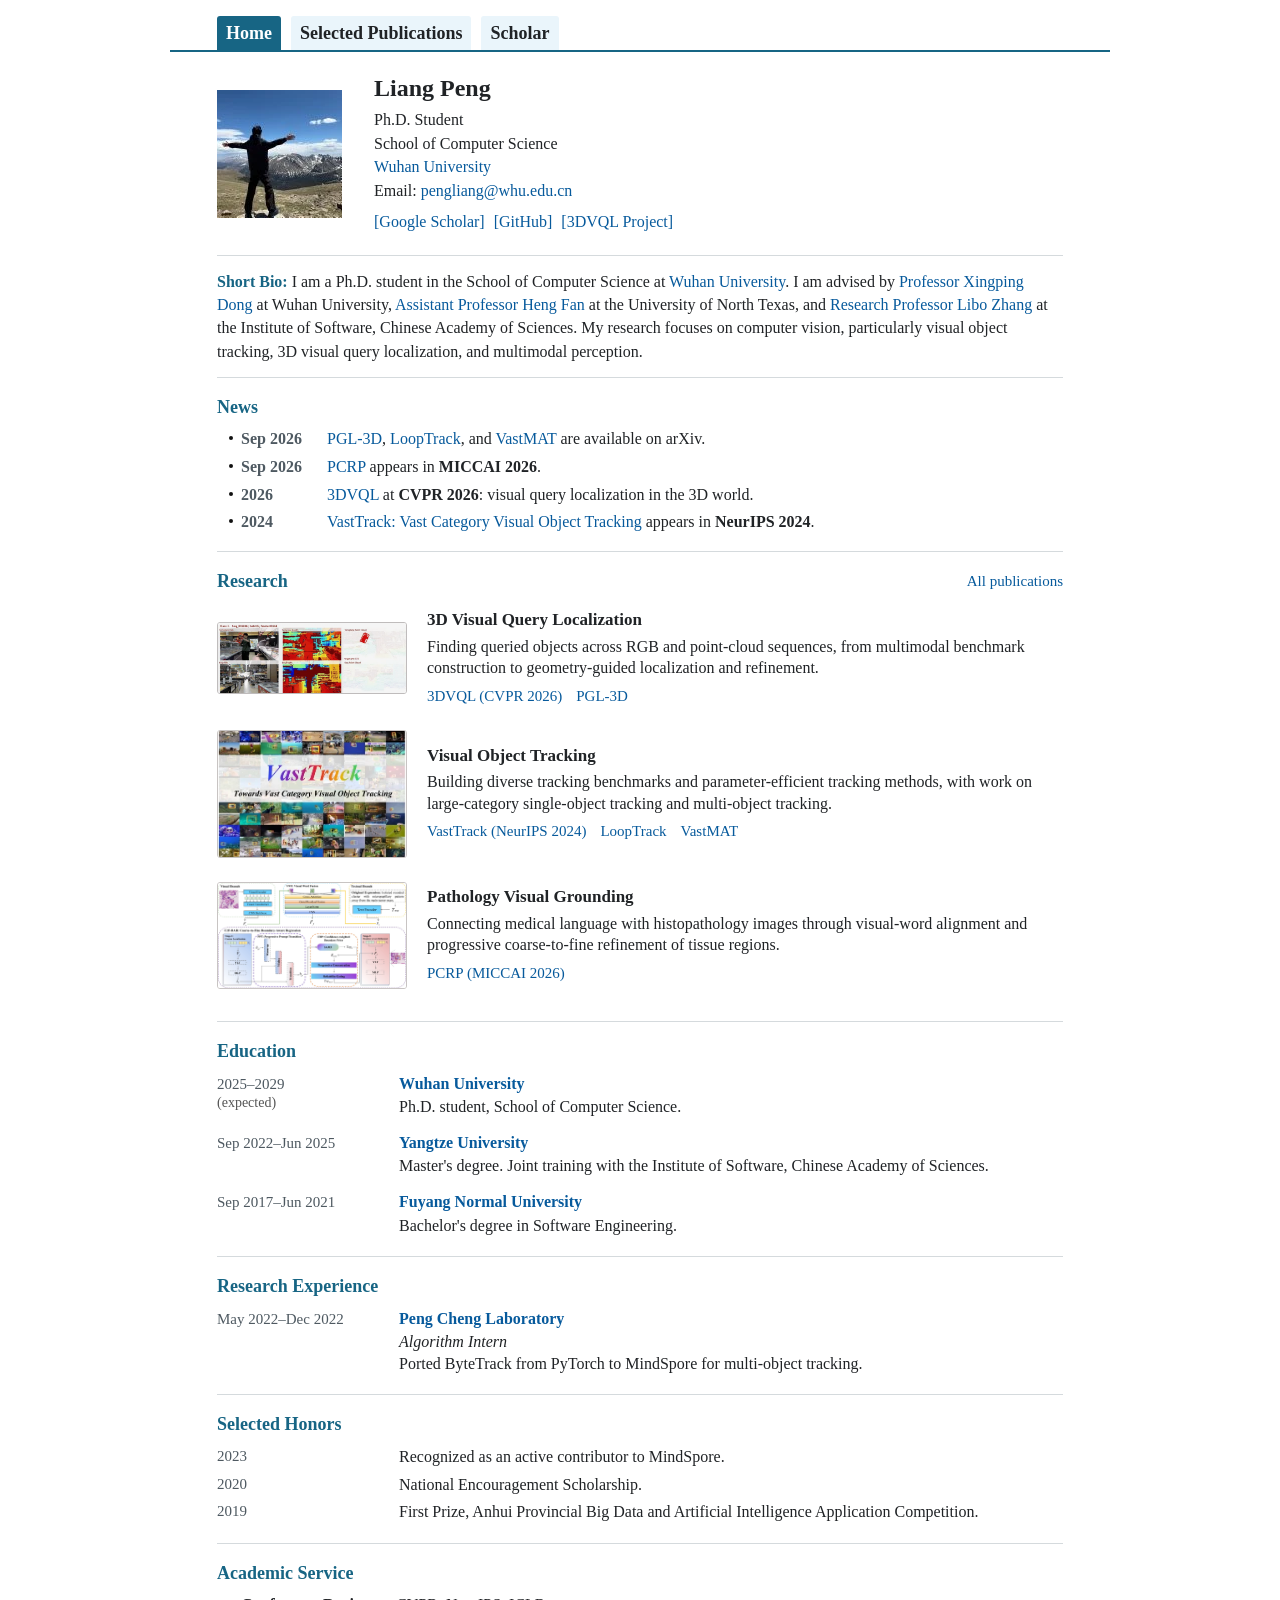
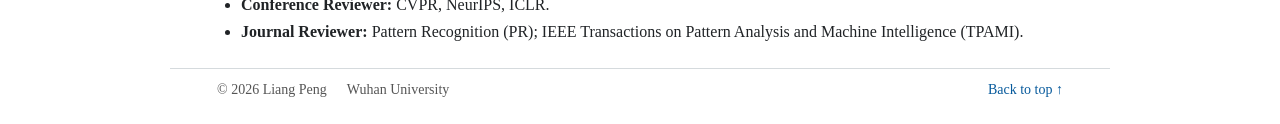
==== index.html @ d358708e "Publish Liang Peng academic homepage" ====
<!doctype html>
<html lang="en">
<head>
  <meta charset="utf-8">
  <meta name="viewport" content="width=device-width, initial-scale=1">
  <meta name="description" content="Liang Peng, Ph.D. student in the School of Computer Science at Wuhan University. Research in visual object tracking, 3D visual query localization, and multimodal perception.">
  <meta name="theme-color" content="#ffffff">
  <meta property="og:title" content="Liang Peng | Wuhan University">
  <meta property="og:description" content="Visual tracking, 3D query localization, and multimodal perception.">
  <meta property="og:type" content="website">
  <meta property="og:url" content="https://liangpeng-cv.github.io/">
  <meta property="og:site_name" content="Liang Peng">
  <meta property="og:image" content="https://liangpeng-cv.github.io/assets/portrait.webp">
  <link rel="canonical" href="https://liangpeng-cv.github.io/">
  <title>Liang Peng | Wuhan University</title>
  <link rel="stylesheet" href="style.css?v=7">
  <script src="app.js?v=4" defer></script>
  <script type="application/ld+json">
  {
    "@context": "https://schema.org",
    "@graph": [
      {"@type": "WebSite", "@id": "https://liangpeng-cv.github.io/#website", "url": "https://liangpeng-cv.github.io/", "name": "Liang Peng"},
      {"@type": "Person", "@id": "https://liangpeng-cv.github.io/#person", "name": "Liang Peng", "url": "https://liangpeng-cv.github.io/", "image": "https://liangpeng-cv.github.io/assets/portrait.webp", "jobTitle": "Ph.D. Student", "affiliation": {"@type": "CollegeOrUniversity", "name": "Wuhan University", "url": "https://www.whu.edu.cn/"}, "sameAs": ["https://scholar.google.com/citations?user=aE4vzZoAAAAJ", "https://github.com/wuhengliangliang"]}
    ]
  }
  </script>
</head>
<body>
  <a class="skip-link" href="#main">Skip to content</a>
  <header class="site-header">
    <nav class="navigation page-width" aria-label="Main navigation">
      <div class="nav-links">
        <a href="index.html" class="active" aria-current="page">Home</a>
        <a href="publications.html">Selected Publications</a>
        <a href="https://scholar.google.com/citations?user=aE4vzZoAAAAJ&amp;hl=en" target="_blank" rel="noopener noreferrer">Scholar</a>
      </div>
    </nav>
  </header>

  <main id="main" class="page-width">
    <section class="profile" id="about" aria-labelledby="name">
      <figure class="portrait">
        <img src="assets/portrait.webp" width="125" height="128" alt="Liang Peng in the mountains" fetchpriority="high">
      </figure>
      <div class="profile-copy">
        <h1 id="name">Liang Peng</h1>
        <p class="position">Ph.D. Student</p>
        <p>School of Computer Science</p>
        <p><a href="https://www.whu.edu.cn/" target="_blank" rel="noopener noreferrer">Wuhan University</a></p>
        <p class="profile-email">Email: <a href="mailto:pengliang@whu.edu.cn">pengliang@whu.edu.cn</a></p>
        <div class="profile-links">
          <a href="https://scholar.google.com/citations?user=aE4vzZoAAAAJ&amp;hl=en" target="_blank" rel="noopener noreferrer">[Google Scholar]</a>
          <a href="https://github.com/wuhengliangliang" target="_blank" rel="noopener noreferrer">[GitHub]</a>
          <a href="https://wuhengliangliang.github.io/3DVQL/" target="_blank" rel="noopener noreferrer">[3DVQL Project]</a>
        </div>
      </div>
    </section>

    <section class="short-bio" aria-labelledby="bio-title">
      <h2 id="bio-title">Short Bio:</h2>
      <p>I am a Ph.D. student in the School of Computer Science at <a href="https://www.whu.edu.cn/" target="_blank" rel="noopener noreferrer">Wuhan University</a>. I am advised by <a href="https://xingpingdong.github.io/" target="_blank" rel="noopener noreferrer">Professor Xingping Dong</a> at Wuhan University, <a href="https://hengfan2010.github.io/" target="_blank" rel="noopener noreferrer">Assistant Professor Heng Fan</a> at the University of North Texas, and <a href="https://people.ucas.ac.cn/~zhanglibo" target="_blank" rel="noopener noreferrer">Research Professor Libo Zhang</a> at the Institute of Software, Chinese Academy of Sciences. My research focuses on computer vision, particularly visual object tracking, 3D visual query localization, and multimodal perception.</p>
    </section>

    <section class="news section" id="news" aria-labelledby="news-title">
      <div class="section-heading"><h2 id="news-title">News</h2></div>
      <div class="news-list">
        <div class="news-item"><time datetime="2026-09">Sep 2026</time><p><a href="https://arxiv.org/abs/2609.33558" target="_blank" rel="noopener noreferrer">PGL-3D</a>, <a href="https://arxiv.org/abs/2609.33306" target="_blank" rel="noopener noreferrer">LoopTrack</a>, and <a href="https://arxiv.org/abs/2609.34390" target="_blank" rel="noopener noreferrer">VastMAT</a> are available on arXiv.</p></div>
        <div class="news-item"><time datetime="2026-09">Sep 2026</time><p><a href="https://papers.miccai.org/miccai-2026/0762-Paper4084.html" target="_blank" rel="noopener noreferrer">PCRP</a> appears in <strong class="venue-inline rust-text">MICCAI 2026</strong>.</p></div>
        <div class="news-item"><time datetime="2026">2026</time><p><a href="https://wuhengliangliang.github.io/3DVQL/" target="_blank" rel="noopener noreferrer">3DVQL</a> at <strong class="venue-inline blue-text">CVPR 2026</strong>: visual query localization in the 3D world.</p></div>
        <div class="news-item"><time datetime="2024">2024</time><p><a href="https://arxiv.org/abs/2403.03493" target="_blank" rel="noopener noreferrer">VastTrack: Vast Category Visual Object Tracking</a> appears in <strong class="venue-inline">NeurIPS 2024</strong>.</p></div>
      </div>
    </section>

    <section class="research section" id="research" aria-labelledby="research-title">
      <div class="section-heading">
        <h2 id="research-title">Research</h2>
        <a class="research-all" href="publications.html">All publications</a>
      </div>
      <article class="research-row">
        <a class="research-visual research-3d" href="publications.html#3dvql" aria-label="3DVQL publication">
          <img src="assets/3dvql.webp" width="640" height="240" alt="Animated RGB, depth, and point-cloud views of 3D object localization" loading="lazy">
        </a>
        <div class="research-copy">
          <h3>3D Visual Query Localization</h3>
          <p>Finding queried objects across RGB and point-cloud sequences, from multimodal benchmark construction to geometry-guided localization and refinement.</p>
          <div class="research-links"><a href="publications.html#3dvql">3DVQL (CVPR 2026)</a><a href="publications.html#pgl3d">PGL-3D</a></div>
        </div>
      </article>
      <article class="research-row">
        <a class="research-visual" href="publications.html#vasttrack" aria-label="VastTrack publication">
          <img src="assets/vasttrack-cover.webp" width="449" height="300" alt="VastTrack benchmark with diverse annotated tracking scenes" loading="lazy">
        </a>
        <div class="research-copy">
          <h3>Visual Object Tracking</h3>
          <p>Building diverse tracking benchmarks and parameter-efficient tracking methods, with work on large-category single-object tracking and multi-object tracking.</p>
          <div class="research-links"><a href="publications.html#vasttrack">VastTrack (NeurIPS 2024)</a><a href="publications.html#looptrack">LoopTrack</a><a href="publications.html#vastmat">VastMAT</a></div>
        </div>
      </article>
      <article class="research-row">
        <a class="research-visual" href="publications.html#pcrp" aria-label="PCRP publication">
          <img src="assets/pcrp-cover.webp" width="1600" height="898" alt="PCRP model for grounding language descriptions in pathology images" loading="lazy">
        </a>
        <div class="research-copy">
          <h3>Pathology Visual Grounding</h3>
          <p>Connecting medical language with histopathology images through visual-word alignment and progressive coarse-to-fine refinement of tissue regions.</p>
          <div class="research-links"><a href="publications.html#pcrp">PCRP (MICCAI 2026)</a></div>
        </div>
      </article>
    </section>

    <section class="background-section section" id="education" aria-labelledby="education-title">
      <div class="section-heading"><h2 id="education-title">Education</h2></div>
      <div class="background-list">
        <div class="background-row">
          <div class="background-date"><time datetime="2025">2025</time>&ndash;<time datetime="2029">2029</time><span class="expected">(expected)</span></div>
          <div class="background-copy"><h3><a href="https://www.whu.edu.cn/" target="_blank" rel="noopener noreferrer">Wuhan University</a></h3><p>Ph.D. student, School of Computer Science.</p></div>
        </div>
        <div class="background-row">
          <div class="background-date"><time datetime="2022-09">Sep 2022</time>&ndash;<time datetime="2025-06">Jun 2025</time></div>
          <div class="background-copy"><h3><a href="https://english.yangtzeu.edu.cn/" target="_blank" rel="noopener noreferrer">Yangtze University</a></h3><p>Master's degree. Joint training with the Institute of Software, Chinese Academy of Sciences.</p></div>
        </div>
        <div class="background-row">
          <div class="background-date"><time datetime="2017-09">Sep 2017</time>&ndash;<time datetime="2021-06">Jun 2021</time></div>
          <div class="background-copy"><h3><a href="https://www.fynu.edu.cn/xxgk/xxjj_yw_.htm" target="_blank" rel="noopener noreferrer">Fuyang Normal University</a></h3><p>Bachelor's degree in Software Engineering.</p></div>
        </div>
      </div>
    </section>

    <section class="background-section section" id="experience" aria-labelledby="experience-title">
      <div class="section-heading"><h2 id="experience-title">Research Experience</h2></div>
      <div class="background-list">
        <div class="background-row">
          <div class="background-date"><time datetime="2022-05">May 2022</time>&ndash;<time datetime="2022-12">Dec 2022</time></div>
          <div class="background-copy"><h3><a href="https://www.pcl.ac.cn/" target="_blank" rel="noopener noreferrer">Peng Cheng Laboratory</a></h3><p class="background-role">Algorithm Intern</p><p>Ported ByteTrack from PyTorch to MindSpore for multi-object tracking.</p></div>
        </div>
      </div>
    </section>

    <section class="background-section section" id="honors" aria-labelledby="honors-title">
      <div class="section-heading"><h2 id="honors-title">Selected Honors</h2></div>
      <ul class="honors-list">
        <li><time datetime="2023">2023</time><span>Recognized as an active contributor to MindSpore.</span></li>
        <li><time datetime="2020">2020</time><span>National Encouragement Scholarship.</span></li>
        <li><time datetime="2019">2019</time><span>First Prize, Anhui Provincial Big Data and Artificial Intelligence Application Competition.</span></li>
      </ul>
    </section>

    <section class="academic-service section" id="service" aria-labelledby="service-title">
      <div class="section-heading"><h2 id="service-title">Academic Service</h2></div>
      <ul class="service-list">
        <li><strong>Conference Reviewer:</strong> CVPR, NeurIPS, ICLR.</li>
        <li><strong>Journal Reviewer:</strong> Pattern Recognition (PR); IEEE Transactions on Pattern Analysis and Machine Intelligence (TPAMI).</li>
      </ul>
    </section>
  </main>
  <footer class="page-width site-footer"><span>&copy; 2026 Liang Peng</span><span>Wuhan University</span><a href="#about">Back to top <span aria-hidden="true">&#8593;</span></a></footer>
  <div class="toast" role="status" aria-live="polite" hidden></div>
</body>
</html>
---- style.css ----
:root{color-scheme:light;--ink:#202326;--link:#075a9c;--blue:#176584;--line:#d5dadd}
*{box-sizing:border-box;letter-spacing:0}
html{scroll-behavior:smooth;scroll-padding-top:16px}
body{margin:0;background:#fff;color:var(--ink);font-family:"Times New Roman",Times,serif;font-size:16px;line-height:1.35}
a{color:var(--link);text-decoration:none;text-underline-offset:2px}
a:hover{text-decoration:underline}
a:focus-visible,button:focus-visible,summary:focus-visible{outline:2px solid var(--blue);outline-offset:4px}
button{font:inherit;cursor:pointer}
.page-width{width:min(940px,calc(100% - 24px));margin-inline:auto}
.navigation{padding:16px 47px 0;border-bottom:2px solid var(--blue)}
.nav-links{display:flex;align-items:stretch;gap:10px;font-size:18px;font-weight:bold}
.nav-links a{display:block;padding:5px 9px;background:#eaf5fb;color:var(--ink);border-radius:3px 3px 0 0;white-space:nowrap}
.nav-links a:hover,.nav-links a.active{color:white;background:var(--blue);text-decoration:none}
main.page-width{width:min(846px,calc(100% - 56px))}
.profile{display:grid;grid-template-columns:125px minmax(0,1fr);gap:32px;padding:22px 0;align-items:center}
.portrait{margin:0}
.portrait img{display:block;width:125px;height:128px;object-fit:cover}
h1{font-size:24px;font-weight:bold;line-height:1.2;margin:0 0 6px}
.profile-copy p{margin:2px 0}
.profile-copy{min-width:0}
.profile-email a{overflow-wrap:anywhere}
.profile-links{display:flex;flex-wrap:wrap;gap:4px 9px;margin-top:10px}
.short-bio{padding:14px 0;border-top:1px solid var(--line);border-bottom:1px solid var(--line)}
.short-bio h2,.short-bio p{display:inline;font-size:16px;line-height:1.45;margin:0}
h2{font-size:18px;font-weight:bold;line-height:1.25;margin:0;color:var(--blue)}
.section{padding-top:18px}
.section-heading{display:flex;justify-content:space-between;align-items:center;gap:16px;margin-bottom:10px}
.news-list{display:grid;gap:6px;margin-left:24px}
.news-item{display:grid;grid-template-columns:78px minmax(0,1fr);gap:8px;align-items:baseline;font-size:16px;position:relative}
.news-item::before{content:"";position:absolute;width:4px;height:4px;border-radius:50%;background:#111;left:-12px;top:8px}
.news-item time{font-weight:bold;white-space:nowrap;color:#4e5961}
.news-item p{margin:0}
.venue-inline{font-weight:bold}
.research{border-top:1px solid var(--line);margin-top:18px}
.research .section-heading{margin-bottom:6px}
.research-all{font-size:15px}
.research-row{display:grid;grid-template-columns:190px minmax(0,1fr);gap:20px;align-items:center;padding:12px 0}
.research-visual{display:block;width:190px}
.research-visual img{display:block;width:100%;height:auto;border:1px solid #c8c4c3;border-radius:3px}
.research-3d img{filter:saturate(.82) brightness(.96)}
.research-copy{min-width:0}
.research-copy h3{font-size:17px;line-height:1.2;margin:0 0 5px}
.research-copy p{margin:0 0 7px;line-height:1.35}
.research-links{display:flex;flex-wrap:wrap;gap:4px 14px;font-size:15px}
.background-section{margin-top:20px;border-top:1px solid var(--line)}
.background-list{display:grid;gap:14px}
.background-row{display:grid;grid-template-columns:164px minmax(0,1fr);gap:18px;align-items:baseline;line-height:1.35}
.background-date{font-size:15px;white-space:nowrap;color:#4e5961}
.expected{display:block;font-size:14px;color:#555}
.background-copy{min-width:0}
.background-copy h3{font-size:16px;line-height:1.35;margin:0 0 2px}
.background-copy p{margin:0}
.background-role{font-style:italic}
.honors-list{list-style:none;padding:0;margin:0;display:grid;gap:6px;line-height:1.35}
.honors-list li{display:grid;grid-template-columns:164px minmax(0,1fr);gap:18px}
.honors-list time{font-size:15px;color:#4e5961}
.academic-service{margin-top:20px;border-top:1px solid var(--line)}
.service-list{margin:0;padding-left:24px;line-height:1.4}
.service-list li+li{margin-top:4px}
.publication-page{padding-top:22px}
.publication-page>h1{font-size:22px;color:var(--blue)}
.publication-intro{padding:4px 0 0}
.publication-intro p{margin:0 0 3px}
.author-legend{font-size:15px;line-height:1.35}
.author-legend span{display:inline-block;margin-right:6px}
.year-label{font-size:18px;font-weight:bold;border-top:1px solid var(--line);margin:10px 0 2px;padding-top:8px}
.paper{display:grid;grid-template-columns:140px minmax(0,1fr);gap:12px;padding:9px 0;min-height:94px;align-items:center}
.paper:has(.citation-toggle[open]){align-items:start}
.paper-content{min-width:0}
.paper-visual{display:block;width:140px;text-decoration:none!important}
.paper-visual img{width:100%;height:auto;display:block;border:1px solid #c8c4c3;border-radius:3px}
.paper-visual[data-id="3dvql"] img{filter:saturate(.82) brightness(.96)}
.paper h3{font-size:16px;line-height:1.3;font-weight:bold;margin:0 0 3px}
.paper h3 a{color:var(--ink)}
.paper h3 a:hover{color:var(--link)}
.authors{font-size:16px;line-height:1.3;margin:0 0 3px}
.authors .me{font-weight:bold;text-decoration:underline;text-underline-offset:2px}
.author-mark{line-height:0;font-size:11px;text-decoration:none;margin-left:1px;cursor:help}
.paper-type{font-size:16px;font-weight:bold;margin:0 0 2px}
.paper-type.preprint{font-weight:normal;font-style:italic}
.paper-links{display:flex;gap:12px;align-items:center;flex-wrap:wrap;font-size:16px}
.citation-toggle{color:var(--link);min-width:0}
.citation-toggle[open]{flex-basis:100%}
.citation-toggle summary{cursor:pointer;list-style:none;white-space:nowrap}
.citation-toggle summary::-webkit-details-marker{display:none}
.citation-toggle summary::after{content:"+";margin-left:3px}
.citation-toggle[open] summary::after{content:"-"}
.citation-panel{margin-top:9px;padding:12px;border:1px solid var(--line);background:#f7f8f9;color:var(--ink)}
.citation-panel pre{font-family:Consolas,monospace;font-size:11px;line-height:1.5;white-space:pre-wrap;overflow-wrap:anywhere;margin:0}
.citation-panel button{margin-top:8px;padding:2px 0;color:var(--link);background:none;border:0;font-size:15px}
.citation-panel[hidden]{display:none}
.site-footer{margin-top:25px;padding:12px 47px 24px;display:flex;align-items:center;gap:20px;border-top:1px solid var(--line);font-size:14px;color:#555}
.site-footer a{margin-left:auto}
.toast{position:fixed;bottom:24px;left:50%;transform:translateX(-50%);background:#333;color:white;padding:10px 18px;border-radius:3px;font-size:16px;z-index:10;max-width:calc(100% - 32px);text-align:center}
.sr-only{position:absolute;width:1px;height:1px;margin:-1px;overflow:hidden;clip:rect(0,0,0,0);white-space:nowrap}
.skip-link{position:fixed;left:16px;top:12px;width:1px;height:1px;clip-path:inset(50%);overflow:hidden;white-space:nowrap;background:white;border:1px solid var(--blue);z-index:20}.skip-link:focus{width:auto;height:auto;clip-path:none;padding:8px 16px}
@media(max-width:700px){
  .page-width,main.page-width{width:calc(100% - 32px)}
  .navigation{padding:12px 0 0}
  .profile{gap:22px}
  .paper{grid-template-columns:125px minmax(0,1fr);gap:12px}
  .paper-visual{width:125px}
  .research-row{grid-template-columns:150px minmax(0,1fr);gap:16px}
  .research-visual{width:150px}
  .site-footer{padding-inline:0}
}
@media(max-width:440px){
  body{font-size:16px}
  .nav-links{font-size:16px;gap:6px}
  .nav-links a{padding:5px 8px}
  .profile{grid-template-columns:88px minmax(0,1fr);gap:16px;padding:20px 0}
  .portrait img{width:88px;height:91px}
  h1{font-size:20px}
  .profile-links{font-size:15px;gap:3px 8px;margin-top:7px}
  .news-item{grid-template-columns:70px minmax(0,1fr);gap:5px}
  .paper{grid-template-columns:minmax(0,1fr);gap:8px;padding:14px 0}
  .paper-visual{width:min(240px,100%)}
  .research-row{grid-template-columns:minmax(0,1fr);gap:10px;padding:15px 0}
  .research-visual{width:min(260px,100%)}
  .research-copy h3{font-size:17px}
  .background-row{grid-template-columns:minmax(0,1fr);gap:3px}
  .expected{display:inline;margin-left:5px}
  .honors-list li{grid-template-columns:40px minmax(0,1fr);gap:10px}
  .site-footer{gap:8px;flex-wrap:wrap}
  .site-footer>span:nth-child(2){display:none}
}
@media(prefers-reduced-motion:reduce){html{scroll-behavior:auto}}
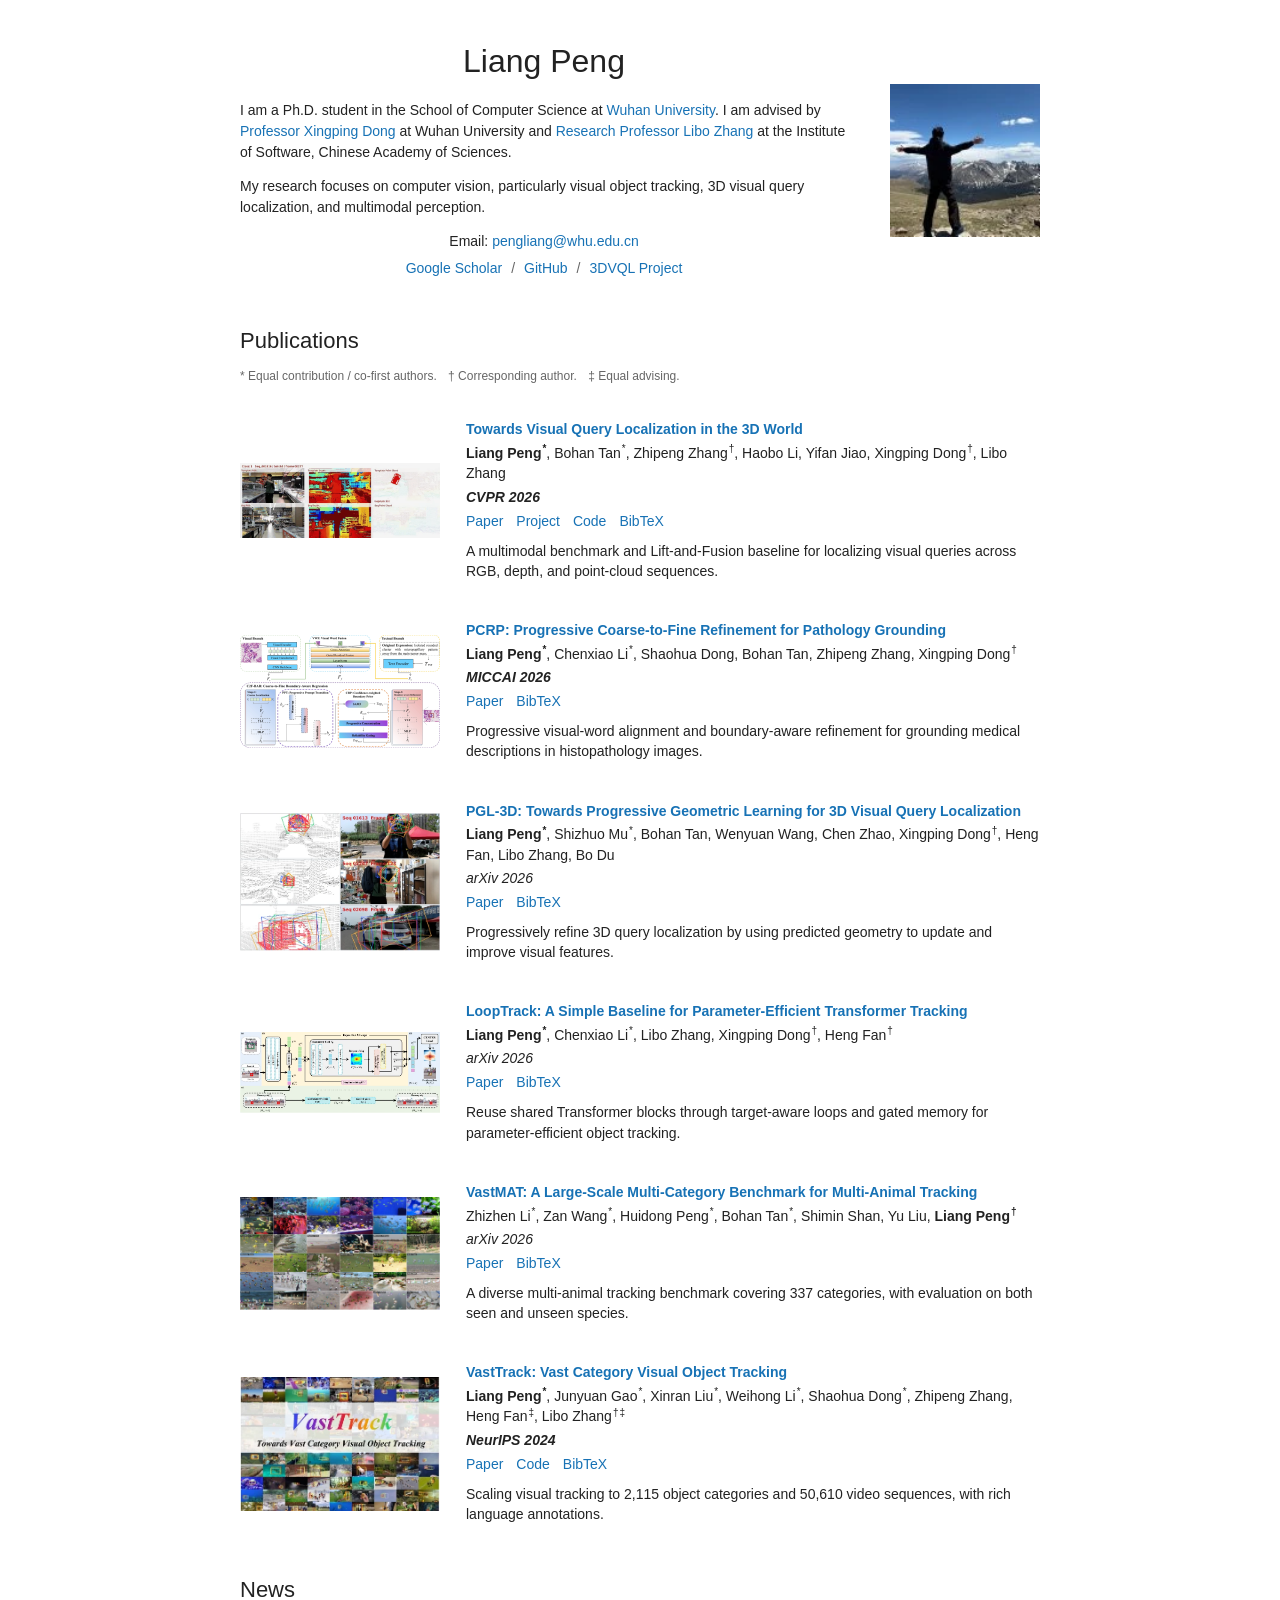
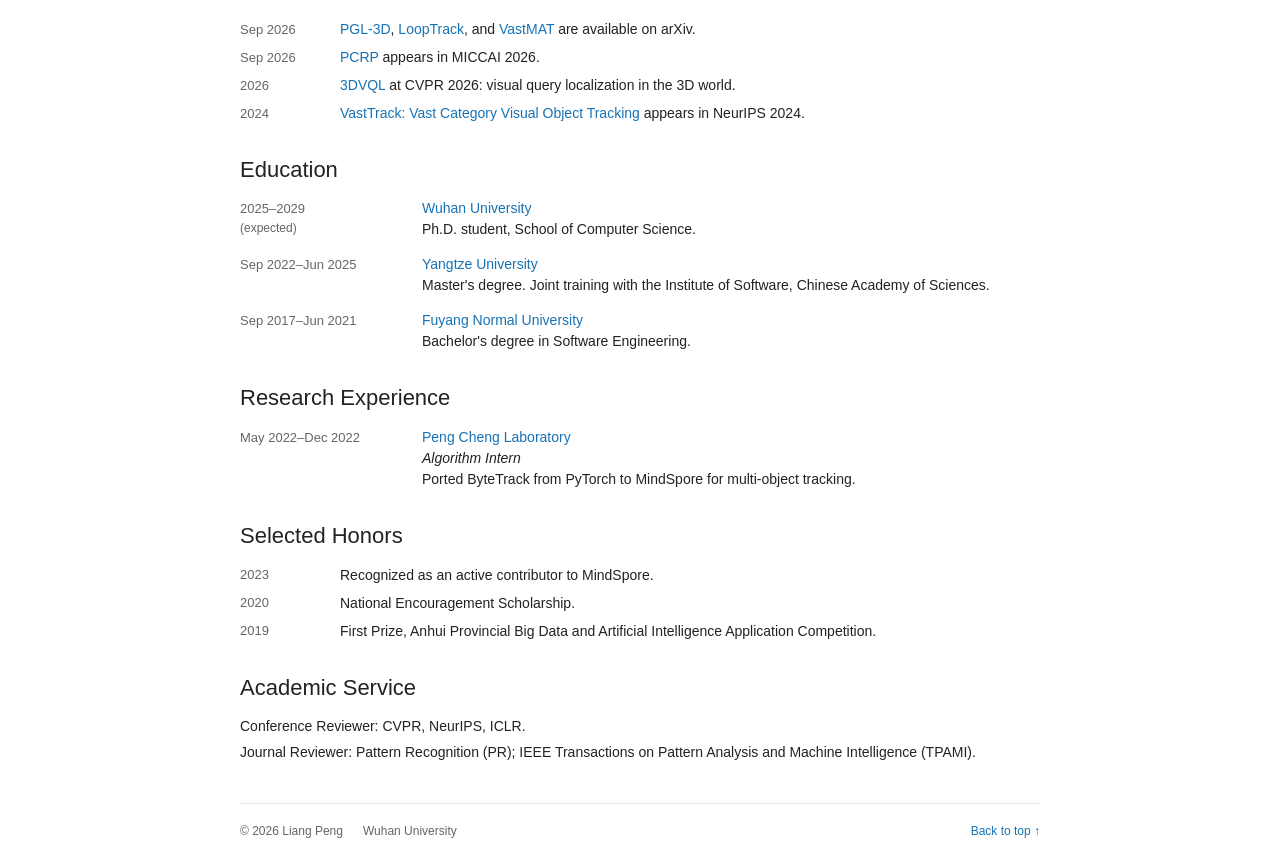
==== commit a29d3ea3: "Simplify homepage into a single publication-focused page" ====
--- a/index.html
+++ b/index.html
@@ -13,8 +13,9 @@
   <meta property="og:image" content="https://liangpeng-cv.github.io/assets/portrait.webp">
   <link rel="canonical" href="https://liangpeng-cv.github.io/">
   <title>Liang Peng | Wuhan University</title>
-  <link rel="stylesheet" href="style.css?v=7">
-  <script src="app.js?v=4" defer></script>
+  <link rel="stylesheet" href="style.css?v=8">
+  <script src="publications.js?v=3" defer></script>
+  <script src="app.js?v=5" defer></script>
   <script type="application/ld+json">
   {
     "@context": "https://schema.org",
@@ -27,38 +28,30 @@
 </head>
 <body>
   <a class="skip-link" href="#main">Skip to content</a>
-  <header class="site-header">
-    <nav class="navigation page-width" aria-label="Main navigation">
-      <div class="nav-links">
-        <a href="index.html" class="active" aria-current="page">Home</a>
-        <a href="publications.html">Selected Publications</a>
-        <a href="https://scholar.google.com/citations?user=aE4vzZoAAAAJ&amp;hl=en" target="_blank" rel="noopener noreferrer">Scholar</a>
-      </div>
-    </nav>
-  </header>
-
   <main id="main" class="page-width">
     <section class="profile" id="about" aria-labelledby="name">
+      <div class="profile-copy">
+        <h1 id="name">Liang Peng</h1>
+        <p>I am a Ph.D. student in the School of Computer Science at <a href="https://www.whu.edu.cn/" target="_blank" rel="noopener noreferrer">Wuhan University</a>. I am advised by <a href="https://xingpingdong.github.io/" target="_blank" rel="noopener noreferrer">Professor Xingping Dong</a> at Wuhan University and <a href="https://people.ucas.ac.cn/~zhanglibo" target="_blank" rel="noopener noreferrer">Research Professor Libo Zhang</a> at the Institute of Software, Chinese Academy of Sciences.</p>
+        <p>My research focuses on computer vision, particularly visual object tracking, 3D visual query localization, and multimodal perception.</p>
+        <p class="profile-email">Email: <a href="mailto:pengliang@whu.edu.cn">pengliang@whu.edu.cn</a></p>
+        <nav class="profile-links" aria-label="Profile links">
+          <a href="https://scholar.google.com/citations?user=aE4vzZoAAAAJ&amp;hl=en" target="_blank" rel="noopener noreferrer">Google Scholar</a>
+          <a href="https://github.com/wuhengliangliang" target="_blank" rel="noopener noreferrer">GitHub</a>
+          <a href="https://wuhengliangliang.github.io/3DVQL/" target="_blank" rel="noopener noreferrer">3DVQL Project</a>
+        </nav>
+      </div>
       <figure class="portrait">
         <img src="assets/portrait.webp" width="125" height="128" alt="Liang Peng in the mountains" fetchpriority="high">
       </figure>
-      <div class="profile-copy">
-        <h1 id="name">Liang Peng</h1>
-        <p class="position">Ph.D. Student</p>
-        <p>School of Computer Science</p>
-        <p><a href="https://www.whu.edu.cn/" target="_blank" rel="noopener noreferrer">Wuhan University</a></p>
-        <p class="profile-email">Email: <a href="mailto:pengliang@whu.edu.cn">pengliang@whu.edu.cn</a></p>
-        <div class="profile-links">
-          <a href="https://scholar.google.com/citations?user=aE4vzZoAAAAJ&amp;hl=en" target="_blank" rel="noopener noreferrer">[Google Scholar]</a>
-          <a href="https://github.com/wuhengliangliang" target="_blank" rel="noopener noreferrer">[GitHub]</a>
-          <a href="https://wuhengliangliang.github.io/3DVQL/" target="_blank" rel="noopener noreferrer">[3DVQL Project]</a>
-        </div>
-      </div>
     </section>
 
-    <section class="short-bio" aria-labelledby="bio-title">
-      <h2 id="bio-title">Short Bio:</h2>
-      <p>I am a Ph.D. student in the School of Computer Science at <a href="https://www.whu.edu.cn/" target="_blank" rel="noopener noreferrer">Wuhan University</a>. I am advised by <a href="https://xingpingdong.github.io/" target="_blank" rel="noopener noreferrer">Professor Xingping Dong</a> at Wuhan University, <a href="https://hengfan2010.github.io/" target="_blank" rel="noopener noreferrer">Assistant Professor Heng Fan</a> at the University of North Texas, and <a href="https://people.ucas.ac.cn/~zhanglibo" target="_blank" rel="noopener noreferrer">Research Professor Libo Zhang</a> at the Institute of Software, Chinese Academy of Sciences. My research focuses on computer vision, particularly visual object tracking, 3D visual query localization, and multimodal perception.</p>
+    <section class="publications section" id="publications" aria-labelledby="publications-title">
+      <h2 id="publications-title">Publications</h2>
+      <p class="author-legend"><span>* Equal contribution / co-first authors.</span> <span>&dagger; Corresponding author.</span> <span>&Dagger; Equal advising.</span></p>
+      <p class="sr-only" id="publication-status" role="status" aria-live="polite"></p>
+      <div id="publication-list"></div>
+      <noscript><p>View publications on <a href="https://scholar.google.com/citations?user=aE4vzZoAAAAJ&amp;hl=en">Google Scholar</a>.</p></noscript>
     </section>
 
     <section class="news section" id="news" aria-labelledby="news-title">
@@ -69,43 +62,6 @@
         <div class="news-item"><time datetime="2026">2026</time><p><a href="https://wuhengliangliang.github.io/3DVQL/" target="_blank" rel="noopener noreferrer">3DVQL</a> at <strong class="venue-inline blue-text">CVPR 2026</strong>: visual query localization in the 3D world.</p></div>
         <div class="news-item"><time datetime="2024">2024</time><p><a href="https://arxiv.org/abs/2403.03493" target="_blank" rel="noopener noreferrer">VastTrack: Vast Category Visual Object Tracking</a> appears in <strong class="venue-inline">NeurIPS 2024</strong>.</p></div>
       </div>
-    </section>
-
-    <section class="research section" id="research" aria-labelledby="research-title">
-      <div class="section-heading">
-        <h2 id="research-title">Research</h2>
-        <a class="research-all" href="publications.html">All publications</a>
-      </div>
-      <article class="research-row">
-        <a class="research-visual research-3d" href="publications.html#3dvql" aria-label="3DVQL publication">
-          <img src="assets/3dvql.webp" width="640" height="240" alt="Animated RGB, depth, and point-cloud views of 3D object localization" loading="lazy">
-        </a>
-        <div class="research-copy">
-          <h3>3D Visual Query Localization</h3>
-          <p>Finding queried objects across RGB and point-cloud sequences, from multimodal benchmark construction to geometry-guided localization and refinement.</p>
-          <div class="research-links"><a href="publications.html#3dvql">3DVQL (CVPR 2026)</a><a href="publications.html#pgl3d">PGL-3D</a></div>
-        </div>
-      </article>
-      <article class="research-row">
-        <a class="research-visual" href="publications.html#vasttrack" aria-label="VastTrack publication">
-          <img src="assets/vasttrack-cover.webp" width="449" height="300" alt="VastTrack benchmark with diverse annotated tracking scenes" loading="lazy">
-        </a>
-        <div class="research-copy">
-          <h3>Visual Object Tracking</h3>
-          <p>Building diverse tracking benchmarks and parameter-efficient tracking methods, with work on large-category single-object tracking and multi-object tracking.</p>
-          <div class="research-links"><a href="publications.html#vasttrack">VastTrack (NeurIPS 2024)</a><a href="publications.html#looptrack">LoopTrack</a><a href="publications.html#vastmat">VastMAT</a></div>
-        </div>
-      </article>
-      <article class="research-row">
-        <a class="research-visual" href="publications.html#pcrp" aria-label="PCRP publication">
-          <img src="assets/pcrp-cover.webp" width="1600" height="898" alt="PCRP model for grounding language descriptions in pathology images" loading="lazy">
-        </a>
-        <div class="research-copy">
-          <h3>Pathology Visual Grounding</h3>
-          <p>Connecting medical language with histopathology images through visual-word alignment and progressive coarse-to-fine refinement of tissue regions.</p>
-          <div class="research-links"><a href="publications.html#pcrp">PCRP (MICCAI 2026)</a></div>
-        </div>
-      </article>
     </section>
 
     <section class="background-section section" id="education" aria-labelledby="education-title">
--- a/style.css
+++ b/style.css
@@ -1,127 +1,99 @@
-:root{color-scheme:light;--ink:#202326;--link:#075a9c;--blue:#176584;--line:#d5dadd}
+:root{color-scheme:light;--ink:#222;--link:#1772b5;--muted:#666;--line:#e4e4e4}
 *{box-sizing:border-box;letter-spacing:0}
-html{scroll-behavior:smooth;scroll-padding-top:16px}
-body{margin:0;background:#fff;color:var(--ink);font-family:"Times New Roman",Times,serif;font-size:16px;line-height:1.35}
-a{color:var(--link);text-decoration:none;text-underline-offset:2px}
+html{scroll-padding-top:24px}
+body{margin:0;background:#fff;color:var(--ink);font-family:Arial,Helvetica,sans-serif;font-size:14px;line-height:1.5}
+a{color:var(--link);text-decoration:none;text-underline-offset:3px}
 a:hover{text-decoration:underline}
-a:focus-visible,button:focus-visible,summary:focus-visible{outline:2px solid var(--blue);outline-offset:4px}
+a:focus-visible,button:focus-visible,summary:focus-visible{outline:2px solid var(--link);outline-offset:4px}
 button{font:inherit;cursor:pointer}
-.page-width{width:min(940px,calc(100% - 24px));margin-inline:auto}
-.navigation{padding:16px 47px 0;border-bottom:2px solid var(--blue)}
-.nav-links{display:flex;align-items:stretch;gap:10px;font-size:18px;font-weight:bold}
-.nav-links a{display:block;padding:5px 9px;background:#eaf5fb;color:var(--ink);border-radius:3px 3px 0 0;white-space:nowrap}
-.nav-links a:hover,.nav-links a.active{color:white;background:var(--blue);text-decoration:none}
-main.page-width{width:min(846px,calc(100% - 56px))}
-.profile{display:grid;grid-template-columns:125px minmax(0,1fr);gap:32px;padding:22px 0;align-items:center}
+.page-width{width:min(800px,calc(100% - 40px));margin-inline:auto}
+.profile{display:grid;grid-template-columns:minmax(0,1fr) 150px;gap:42px;align-items:center;padding:42px 0 16px}
+.profile-copy{min-width:0}
+h1{font-size:32px;font-weight:400;line-height:1.2;text-align:center;margin:0 0 20px}
+.profile-copy p{margin:0 0 13px}
+.profile-copy .profile-email{margin-bottom:6px;text-align:center}
+.profile-email a{overflow-wrap:anywhere}
+.profile-links{display:flex;flex-wrap:wrap;justify-content:center;column-gap:9px;row-gap:4px}
+.profile-links a+a::before{content:"/";color:var(--muted);margin-right:9px;display:inline-block}
 .portrait{margin:0}
-.portrait img{display:block;width:125px;height:128px;object-fit:cover}
-h1{font-size:24px;font-weight:bold;line-height:1.2;margin:0 0 6px}
-.profile-copy p{margin:2px 0}
-.profile-copy{min-width:0}
-.profile-email a{overflow-wrap:anywhere}
-.profile-links{display:flex;flex-wrap:wrap;gap:4px 9px;margin-top:10px}
-.short-bio{padding:14px 0;border-top:1px solid var(--line);border-bottom:1px solid var(--line)}
-.short-bio h2,.short-bio p{display:inline;font-size:16px;line-height:1.45;margin:0}
-h2{font-size:18px;font-weight:bold;line-height:1.25;margin:0;color:var(--blue)}
-.section{padding-top:18px}
-.section-heading{display:flex;justify-content:space-between;align-items:center;gap:16px;margin-bottom:10px}
-.news-list{display:grid;gap:6px;margin-left:24px}
-.news-item{display:grid;grid-template-columns:78px minmax(0,1fr);gap:8px;align-items:baseline;font-size:16px;position:relative}
-.news-item::before{content:"";position:absolute;width:4px;height:4px;border-radius:50%;background:#111;left:-12px;top:8px}
-.news-item time{font-weight:bold;white-space:nowrap;color:#4e5961}
-.news-item p{margin:0}
-.venue-inline{font-weight:bold}
-.research{border-top:1px solid var(--line);margin-top:18px}
-.research .section-heading{margin-bottom:6px}
-.research-all{font-size:15px}
-.research-row{display:grid;grid-template-columns:190px minmax(0,1fr);gap:20px;align-items:center;padding:12px 0}
-.research-visual{display:block;width:190px}
-.research-visual img{display:block;width:100%;height:auto;border:1px solid #c8c4c3;border-radius:3px}
-.research-3d img{filter:saturate(.82) brightness(.96)}
-.research-copy{min-width:0}
-.research-copy h3{font-size:17px;line-height:1.2;margin:0 0 5px}
-.research-copy p{margin:0 0 7px;line-height:1.35}
-.research-links{display:flex;flex-wrap:wrap;gap:4px 14px;font-size:15px}
-.background-section{margin-top:20px;border-top:1px solid var(--line)}
-.background-list{display:grid;gap:14px}
-.background-row{display:grid;grid-template-columns:164px minmax(0,1fr);gap:18px;align-items:baseline;line-height:1.35}
-.background-date{font-size:15px;white-space:nowrap;color:#4e5961}
-.expected{display:block;font-size:14px;color:#555}
-.background-copy{min-width:0}
-.background-copy h3{font-size:16px;line-height:1.35;margin:0 0 2px}
-.background-copy p{margin:0}
-.background-role{font-style:italic}
-.honors-list{list-style:none;padding:0;margin:0;display:grid;gap:6px;line-height:1.35}
-.honors-list li{display:grid;grid-template-columns:164px minmax(0,1fr);gap:18px}
-.honors-list time{font-size:15px;color:#4e5961}
-.academic-service{margin-top:20px;border-top:1px solid var(--line)}
-.service-list{margin:0;padding-left:24px;line-height:1.4}
-.service-list li+li{margin-top:4px}
-.publication-page{padding-top:22px}
-.publication-page>h1{font-size:22px;color:var(--blue)}
-.publication-intro{padding:4px 0 0}
-.publication-intro p{margin:0 0 3px}
-.author-legend{font-size:15px;line-height:1.35}
-.author-legend span{display:inline-block;margin-right:6px}
-.year-label{font-size:18px;font-weight:bold;border-top:1px solid var(--line);margin:10px 0 2px;padding-top:8px}
-.paper{display:grid;grid-template-columns:140px minmax(0,1fr);gap:12px;padding:9px 0;min-height:94px;align-items:center}
+.portrait img{display:block;width:150px;height:auto}
+h2{font-size:22px;font-weight:400;line-height:1.3;margin:0 0 15px}
+.section{margin-top:32px}
+.section-heading{margin-bottom:14px}
+.section-heading h2{margin:0}
+.author-legend{font-size:12px;color:var(--muted);margin:-5px 0 14px;line-height:1.7}
+.author-legend span{display:inline-block;margin-right:8px}
+.paper{display:grid;grid-template-columns:200px minmax(0,1fr);gap:26px;align-items:center;padding:20px 0}
 .paper:has(.citation-toggle[open]){align-items:start}
 .paper-content{min-width:0}
-.paper-visual{display:block;width:140px;text-decoration:none!important}
-.paper-visual img{width:100%;height:auto;display:block;border:1px solid #c8c4c3;border-radius:3px}
+.paper-visual{display:block;width:200px}
+.paper-visual img{display:block;width:100%;height:auto}
 .paper-visual[data-id="3dvql"] img{filter:saturate(.82) brightness(.96)}
-.paper h3{font-size:16px;line-height:1.3;font-weight:bold;margin:0 0 3px}
-.paper h3 a{color:var(--ink)}
-.paper h3 a:hover{color:var(--link)}
-.authors{font-size:16px;line-height:1.3;margin:0 0 3px}
-.authors .me{font-weight:bold;text-decoration:underline;text-underline-offset:2px}
-.author-mark{line-height:0;font-size:11px;text-decoration:none;margin-left:1px;cursor:help}
-.paper-type{font-size:16px;font-weight:bold;margin:0 0 2px}
-.paper-type.preprint{font-weight:normal;font-style:italic}
-.paper-links{display:flex;gap:12px;align-items:center;flex-wrap:wrap;font-size:16px}
+.paper h3{font-size:14px;line-height:1.4;font-weight:700;margin:0 0 3px}
+.authors{margin:0 0 3px;line-height:1.45}
+.authors .me{font-weight:700}
+.author-mark{line-height:0;font-size:10px;margin-left:1px;cursor:help}
+.paper-type{font-style:italic;margin:0 0 3px}
+.paper-type:not(.preprint){font-weight:700}
+.paper-links{display:flex;gap:4px 13px;align-items:baseline;flex-wrap:wrap}
+.paper-description{margin:9px 0 0;line-height:1.45}
 .citation-toggle{color:var(--link);min-width:0}
 .citation-toggle[open]{flex-basis:100%}
 .citation-toggle summary{cursor:pointer;list-style:none;white-space:nowrap}
 .citation-toggle summary::-webkit-details-marker{display:none}
-.citation-toggle summary::after{content:"+";margin-left:3px}
-.citation-toggle[open] summary::after{content:"-"}
-.citation-panel{margin-top:9px;padding:12px;border:1px solid var(--line);background:#f7f8f9;color:var(--ink)}
+.citation-toggle summary:hover{text-decoration:underline}
+.citation-panel{margin-top:8px;padding:12px;border:1px solid var(--line);background:#fafafa;color:var(--ink)}
 .citation-panel pre{font-family:Consolas,monospace;font-size:11px;line-height:1.5;white-space:pre-wrap;overflow-wrap:anywhere;margin:0}
-.citation-panel button{margin-top:8px;padding:2px 0;color:var(--link);background:none;border:0;font-size:15px}
-.citation-panel[hidden]{display:none}
-.site-footer{margin-top:25px;padding:12px 47px 24px;display:flex;align-items:center;gap:20px;border-top:1px solid var(--line);font-size:14px;color:#555}
+.citation-panel button{margin-top:8px;padding:2px 0;color:var(--link);background:none;border:0;font-size:13px}
+.news-list{display:grid;gap:7px}
+.news-item{display:grid;grid-template-columns:90px minmax(0,1fr);gap:10px;align-items:baseline}
+.news-item time{font-size:13px;color:var(--muted);white-space:nowrap}
+.news-item p{margin:0}
+.venue-inline{font-weight:400}
+.background-list{display:grid;gap:14px}
+.background-row{display:grid;grid-template-columns:162px minmax(0,1fr);gap:20px;align-items:baseline}
+.background-date{font-size:13px;white-space:nowrap;color:var(--muted)}
+.expected{display:block;font-size:12px}
+.background-copy{min-width:0}
+.background-copy h3{font-size:14px;font-weight:400;line-height:1.5;margin:0}
+.background-copy p{margin:0}
+.background-role{font-style:italic}
+.honors-list{list-style:none;padding:0;margin:0;display:grid;gap:7px}
+.honors-list li{display:grid;grid-template-columns:90px minmax(0,1fr);gap:10px}
+.honors-list time{font-size:13px;color:var(--muted)}
+.service-list{list-style:none;margin:0;padding:0}
+.service-list li+li{margin-top:5px}
+.service-list strong{font-weight:400}
+.site-footer{margin-top:40px;padding:18px 0 28px;display:flex;align-items:center;gap:20px;border-top:1px solid var(--line);font-size:12px;color:var(--muted)}
 .site-footer a{margin-left:auto}
-.toast{position:fixed;bottom:24px;left:50%;transform:translateX(-50%);background:#333;color:white;padding:10px 18px;border-radius:3px;font-size:16px;z-index:10;max-width:calc(100% - 32px);text-align:center}
+.toast{position:fixed;bottom:24px;left:50%;transform:translateX(-50%);background:#333;color:white;padding:10px 18px;border-radius:3px;font-size:14px;z-index:10;max-width:calc(100% - 32px);text-align:center}
 .sr-only{position:absolute;width:1px;height:1px;margin:-1px;overflow:hidden;clip:rect(0,0,0,0);white-space:nowrap}
-.skip-link{position:fixed;left:16px;top:12px;width:1px;height:1px;clip-path:inset(50%);overflow:hidden;white-space:nowrap;background:white;border:1px solid var(--blue);z-index:20}.skip-link:focus{width:auto;height:auto;clip-path:none;padding:8px 16px}
-@media(max-width:700px){
-  .page-width,main.page-width{width:calc(100% - 32px)}
-  .navigation{padding:12px 0 0}
-  .profile{gap:22px}
-  .paper{grid-template-columns:125px minmax(0,1fr);gap:12px}
-  .paper-visual{width:125px}
-  .research-row{grid-template-columns:150px minmax(0,1fr);gap:16px}
-  .research-visual{width:150px}
-  .site-footer{padding-inline:0}
+.skip-link{position:fixed;left:16px;top:12px;width:1px;height:1px;clip-path:inset(50%);overflow:hidden;white-space:nowrap;background:white;border:1px solid var(--link);z-index:20}
+.skip-link:focus{width:auto;height:auto;clip-path:none;padding:8px 16px}
+@media(max-width:640px){
+  .profile{grid-template-columns:minmax(0,1fr) 110px;gap:24px;padding-top:30px;align-items:start}
+  .portrait{padding-top:58px}
+  .portrait img{width:110px}
+  .profile h1{text-align:left}
+  .profile-copy .profile-email{text-align:left}
+  .profile-links{justify-content:flex-start}
+  .paper{grid-template-columns:155px minmax(0,1fr);gap:20px}
+  .paper-visual{width:155px}
 }
-@media(max-width:440px){
-  body{font-size:16px}
-  .nav-links{font-size:16px;gap:6px}
-  .nav-links a{padding:5px 8px}
-  .profile{grid-template-columns:88px minmax(0,1fr);gap:16px;padding:20px 0}
-  .portrait img{width:88px;height:91px}
-  h1{font-size:20px}
-  .profile-links{font-size:15px;gap:3px 8px;margin-top:7px}
-  .news-item{grid-template-columns:70px minmax(0,1fr);gap:5px}
-  .paper{grid-template-columns:minmax(0,1fr);gap:8px;padding:14px 0}
-  .paper-visual{width:min(240px,100%)}
-  .research-row{grid-template-columns:minmax(0,1fr);gap:10px;padding:15px 0}
-  .research-visual{width:min(260px,100%)}
-  .research-copy h3{font-size:17px}
+@media(max-width:480px){
+  .page-width{width:calc(100% - 36px)}
+  .profile{display:block;padding-top:26px;position:relative}
+  .profile h1{height:72px;margin-bottom:18px;display:flex;align-items:center;padding-right:92px;font-size:30px}
+  .portrait{position:absolute;top:26px;right:0;padding:0}
+  .portrait img{width:70px;height:auto}
+  .profile-copy .profile-email{text-align:left}
+  .section{margin-top:30px}
+  .paper{grid-template-columns:minmax(0,1fr);gap:12px;padding:18px 0 24px}
+  .paper-visual{width:min(200px,100%)}
   .background-row{grid-template-columns:minmax(0,1fr);gap:3px}
   .expected{display:inline;margin-left:5px}
-  .honors-list li{grid-template-columns:40px minmax(0,1fr);gap:10px}
-  .site-footer{gap:8px;flex-wrap:wrap}
+  .honors-list li{grid-template-columns:38px minmax(0,1fr);gap:10px}
+  .news-item{grid-template-columns:68px minmax(0,1fr);gap:10px}
+  .site-footer{gap:10px;flex-wrap:wrap}
   .site-footer>span:nth-child(2){display:none}
 }
-@media(prefers-reduced-motion:reduce){html{scroll-behavior:auto}}
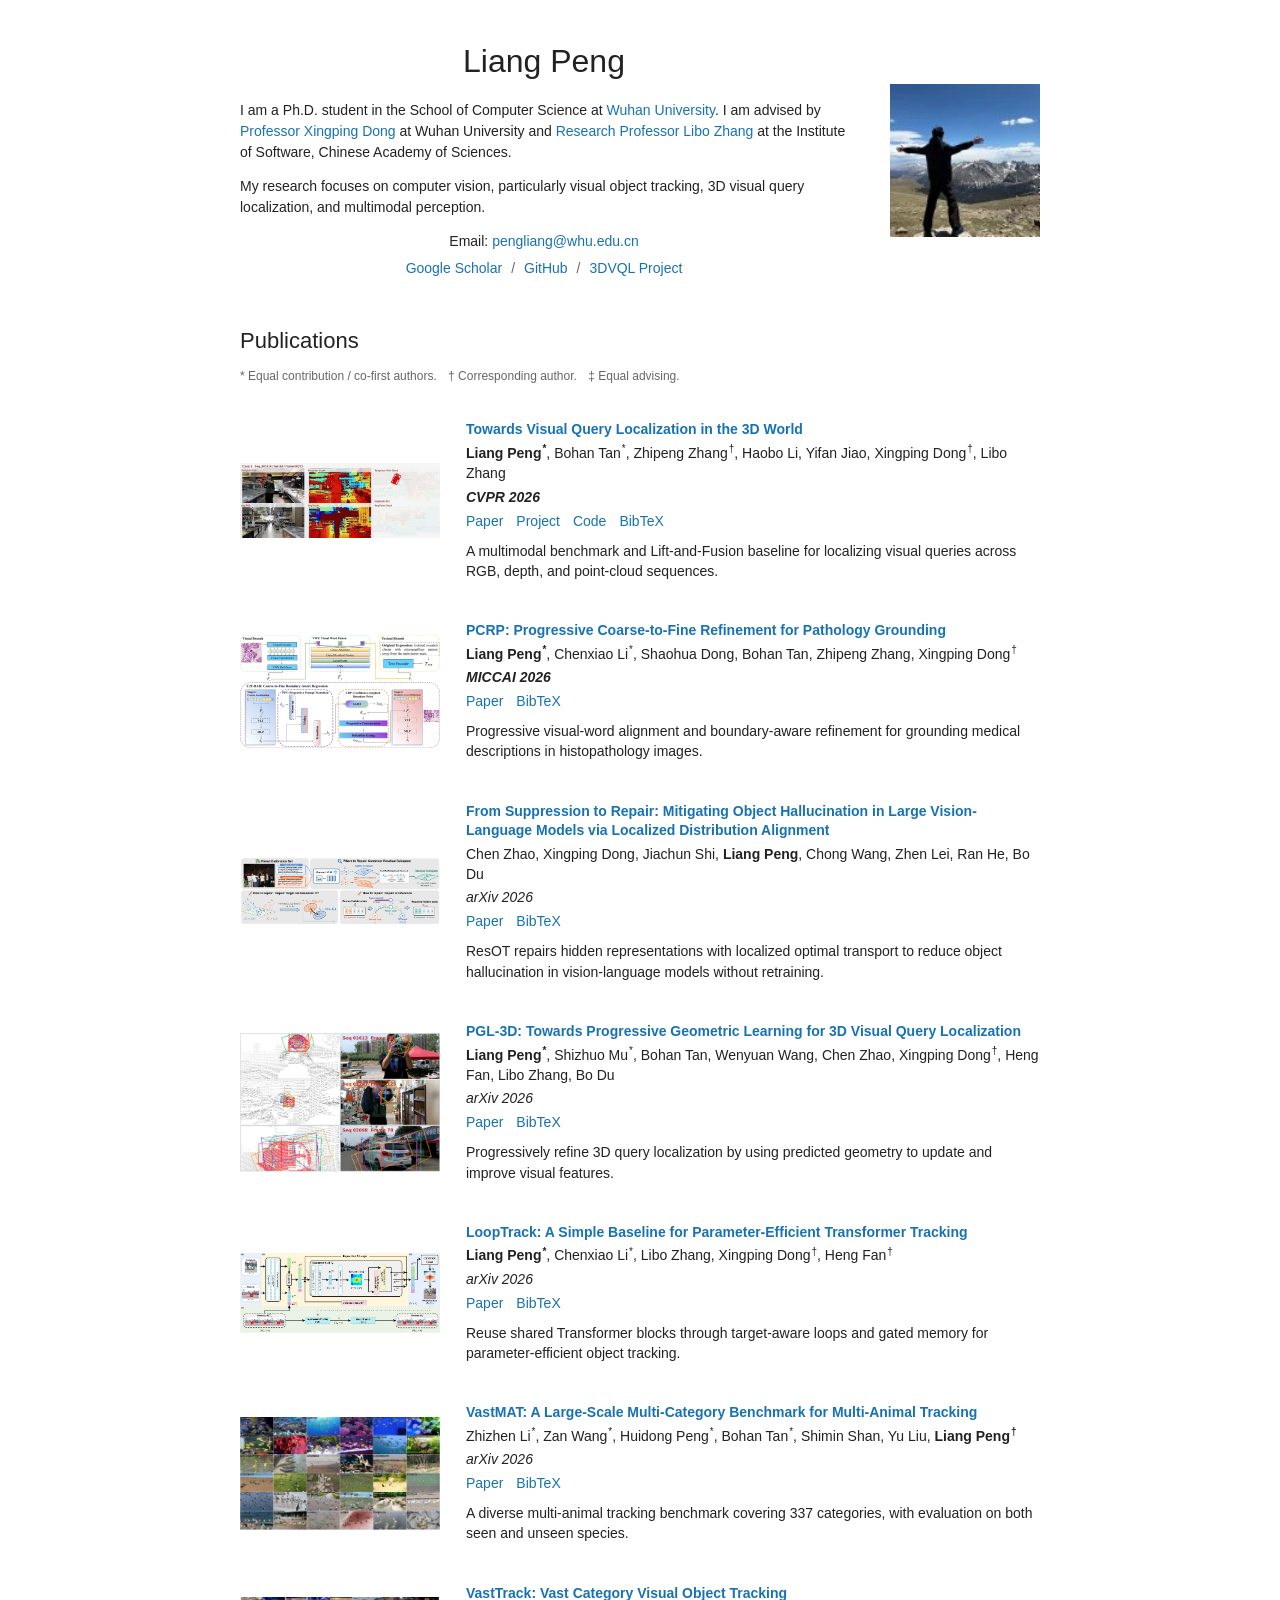
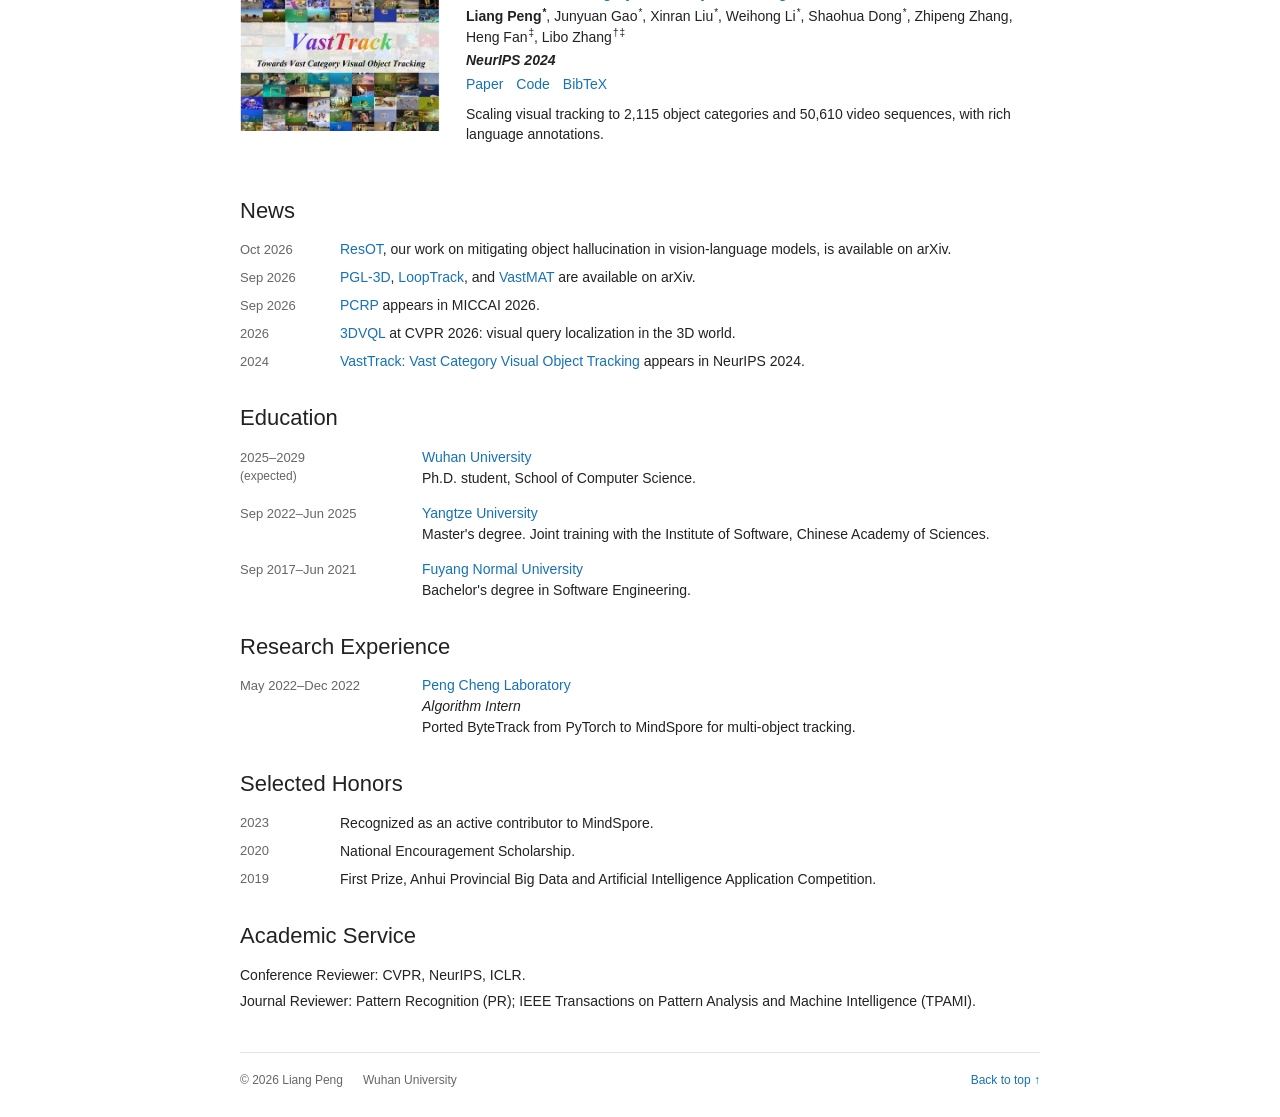
==== commit 91aed083: "Add ResOT preprint to publications and news" ====
--- a/index.html
+++ b/index.html
@@ -14,7 +14,7 @@
   <link rel="canonical" href="https://liangpeng-cv.github.io/">
   <title>Liang Peng | Wuhan University</title>
   <link rel="stylesheet" href="style.css?v=8">
-  <script src="publications.js?v=3" defer></script>
+  <script src="publications.js?v=4" defer></script>
   <script src="app.js?v=5" defer></script>
   <script type="application/ld+json">
   {
@@ -57,6 +57,7 @@
     <section class="news section" id="news" aria-labelledby="news-title">
       <div class="section-heading"><h2 id="news-title">News</h2></div>
       <div class="news-list">
+        <div class="news-item"><time datetime="2026-10">Oct 2026</time><p><a href="https://arxiv.org/abs/2610.11826" target="_blank" rel="noopener noreferrer">ResOT</a>, our work on mitigating object hallucination in vision-language models, is available on arXiv.</p></div>
         <div class="news-item"><time datetime="2026-09">Sep 2026</time><p><a href="https://arxiv.org/abs/2609.33558" target="_blank" rel="noopener noreferrer">PGL-3D</a>, <a href="https://arxiv.org/abs/2609.33306" target="_blank" rel="noopener noreferrer">LoopTrack</a>, and <a href="https://arxiv.org/abs/2609.34390" target="_blank" rel="noopener noreferrer">VastMAT</a> are available on arXiv.</p></div>
         <div class="news-item"><time datetime="2026-09">Sep 2026</time><p><a href="https://papers.miccai.org/miccai-2026/0762-Paper4084.html" target="_blank" rel="noopener noreferrer">PCRP</a> appears in <strong class="venue-inline rust-text">MICCAI 2026</strong>.</p></div>
         <div class="news-item"><time datetime="2026">2026</time><p><a href="https://wuhengliangliang.github.io/3DVQL/" target="_blank" rel="noopener noreferrer">3DVQL</a> at <strong class="venue-inline blue-text">CVPR 2026</strong>: visual query localization in the 3D world.</p></div>
